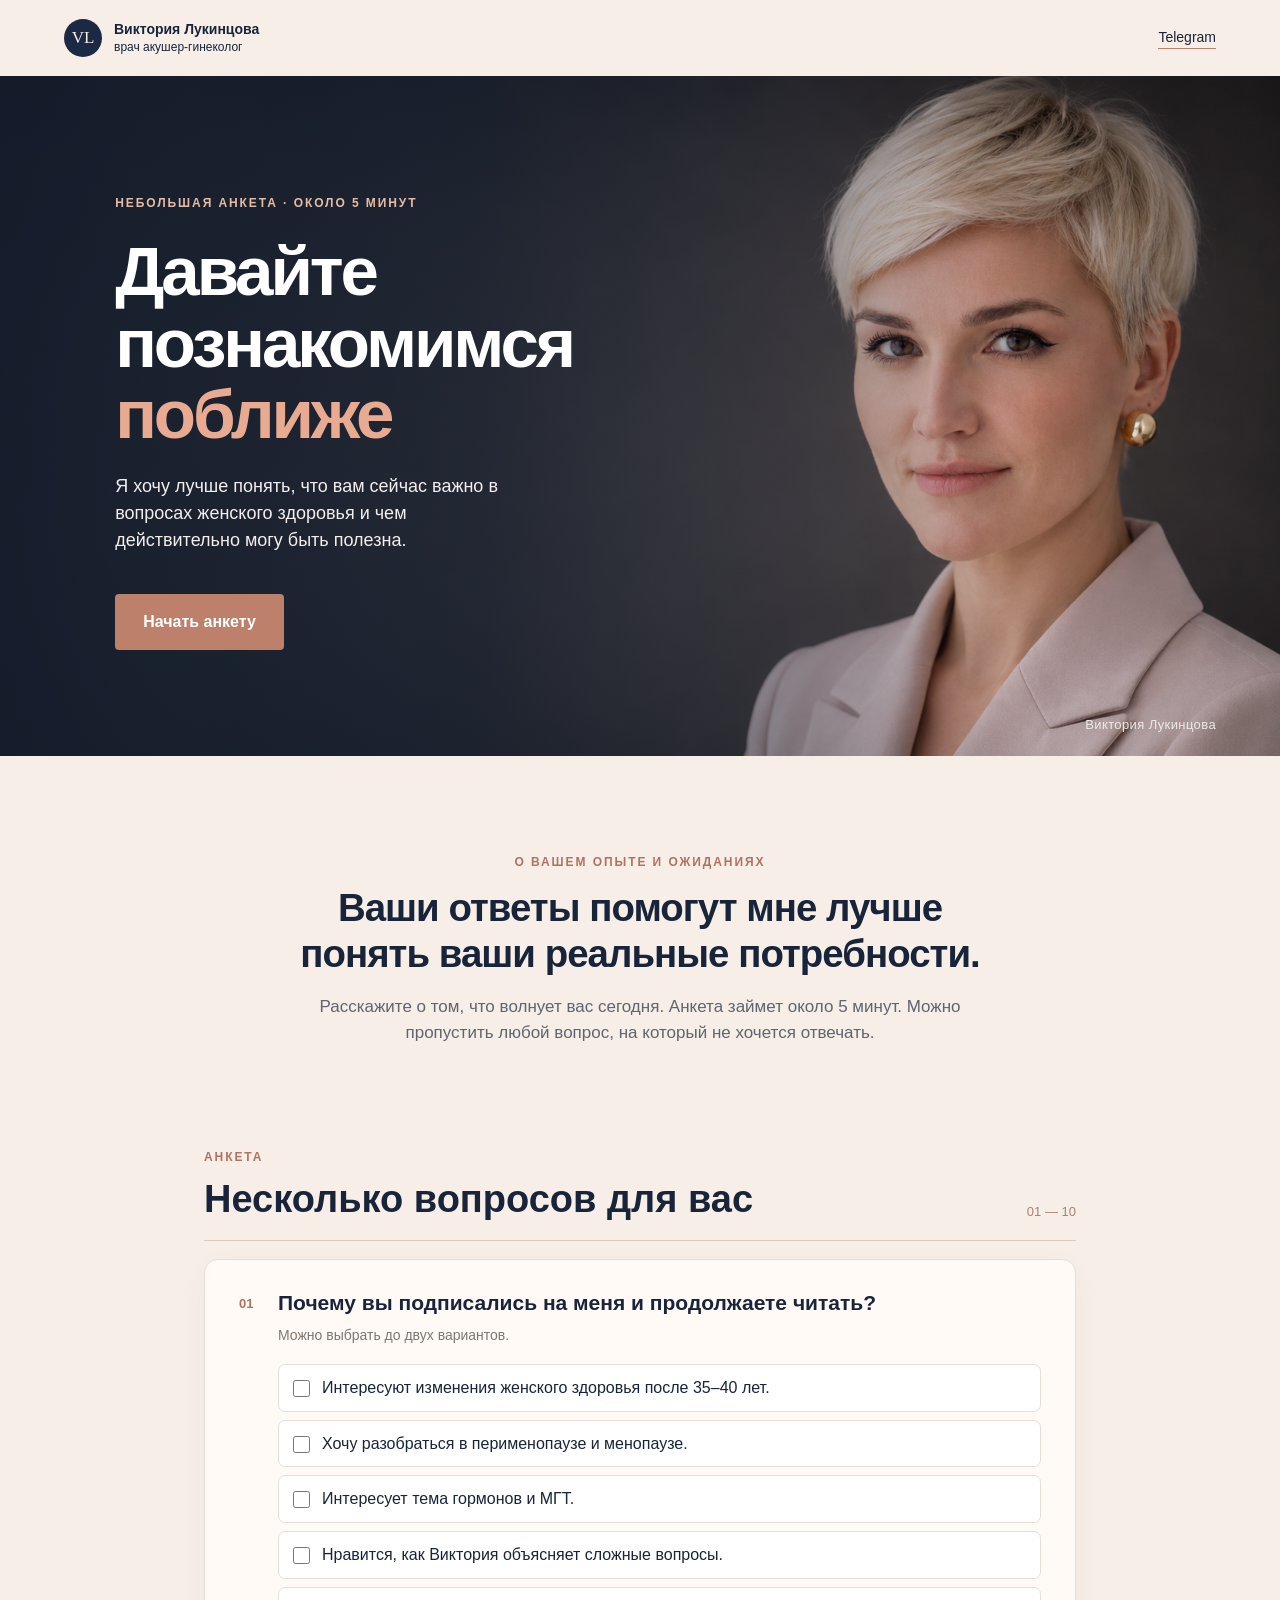
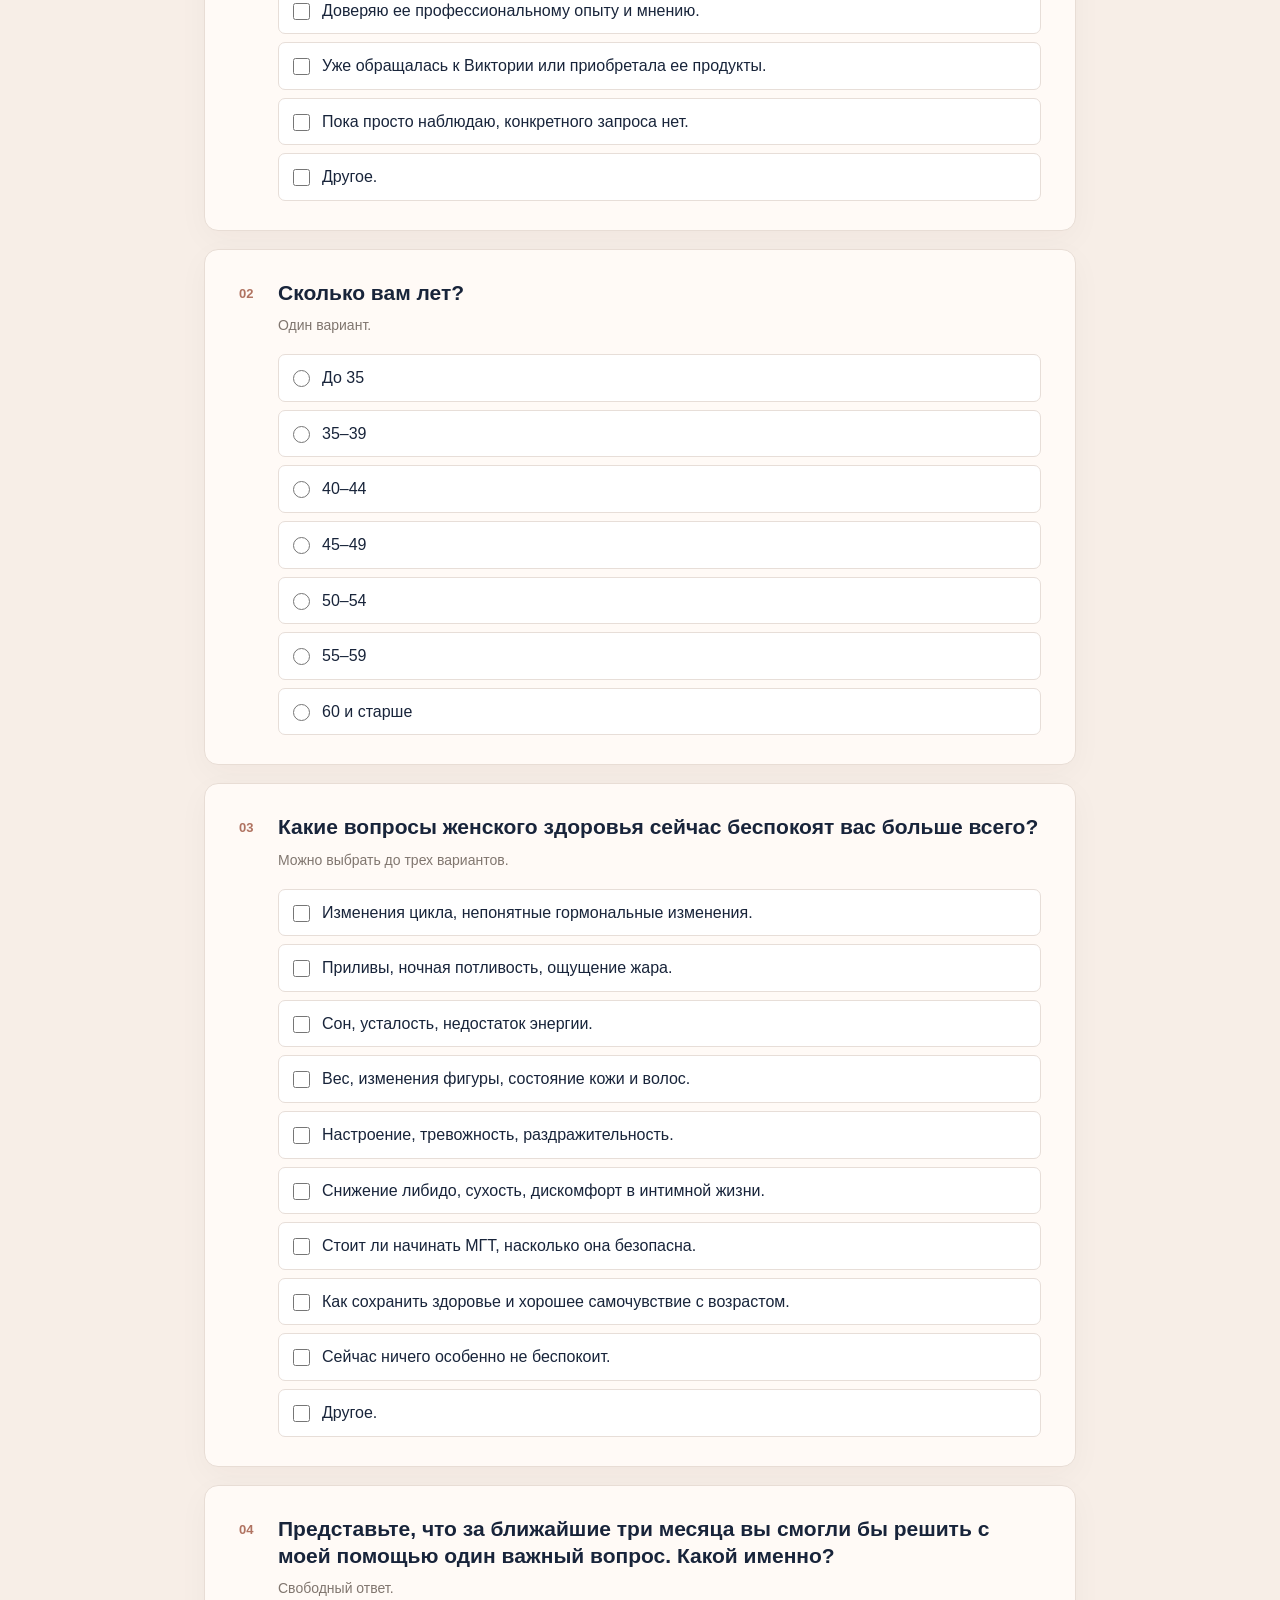
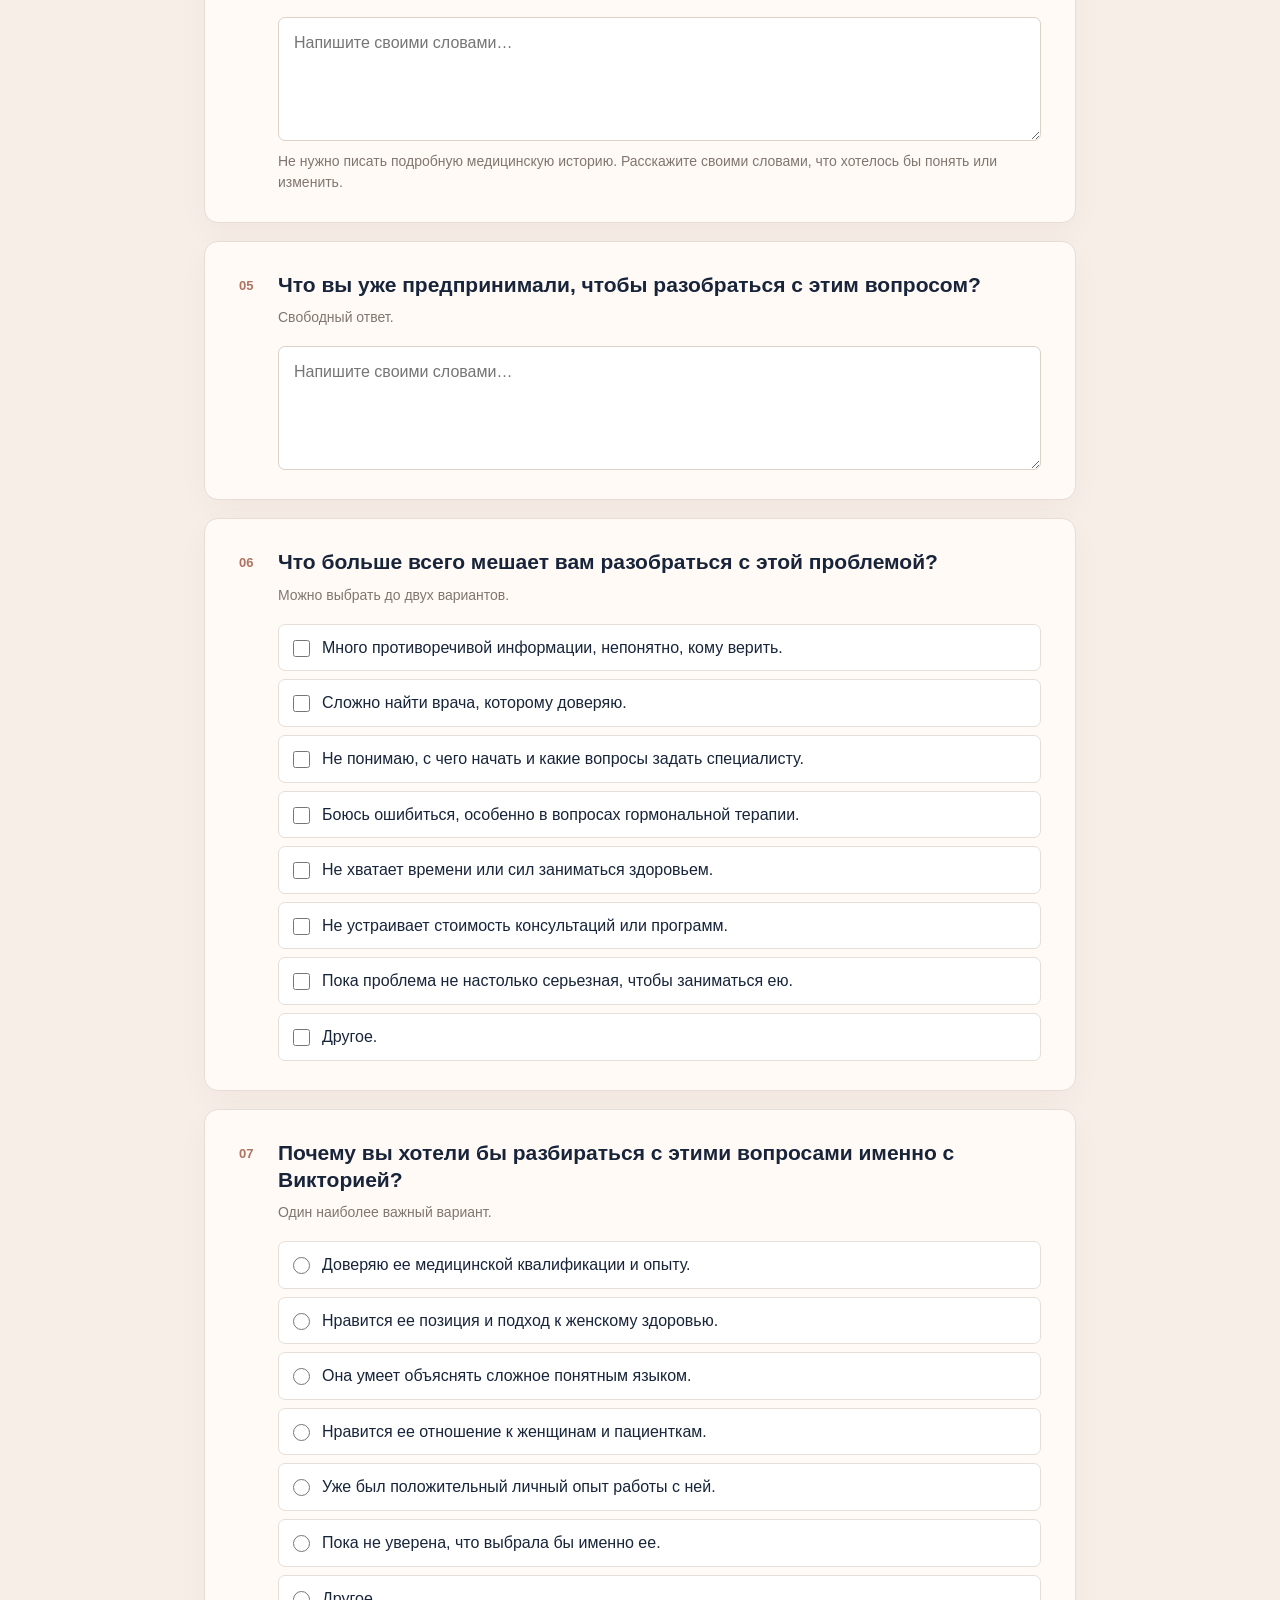
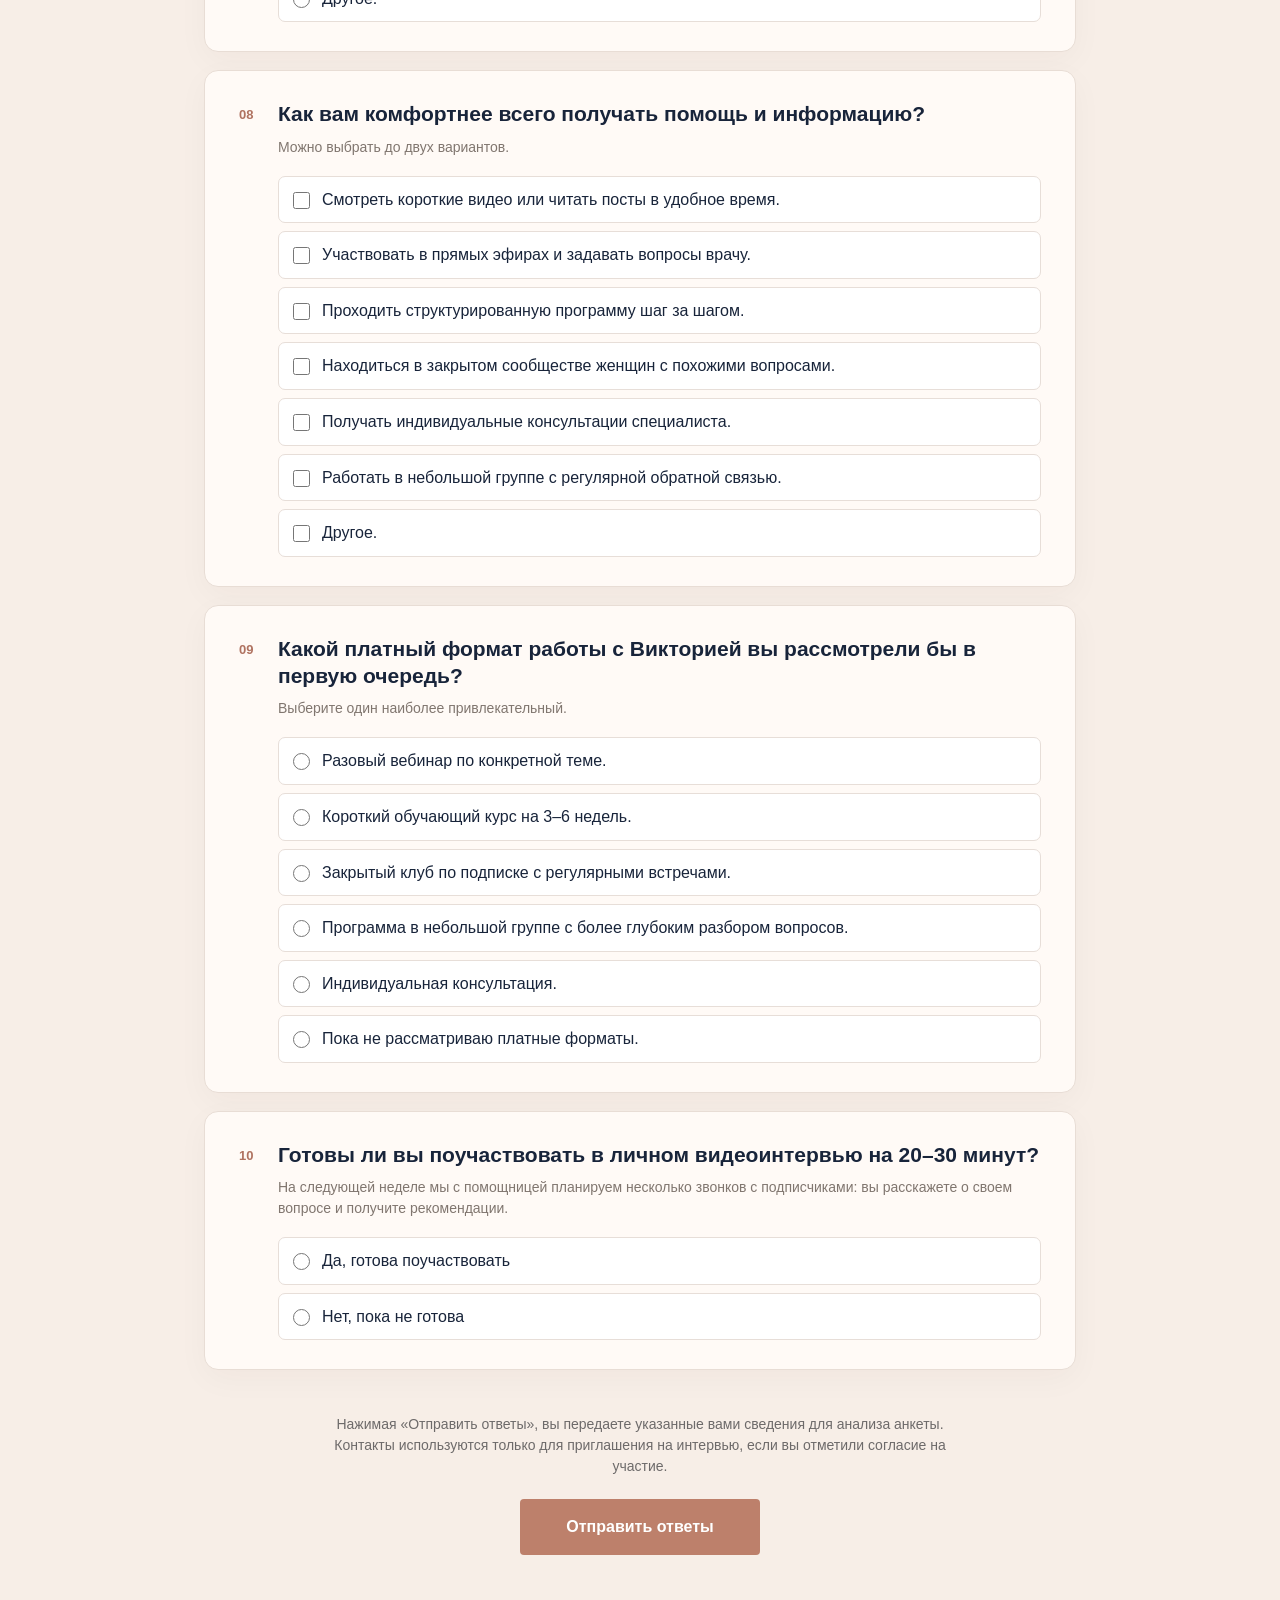
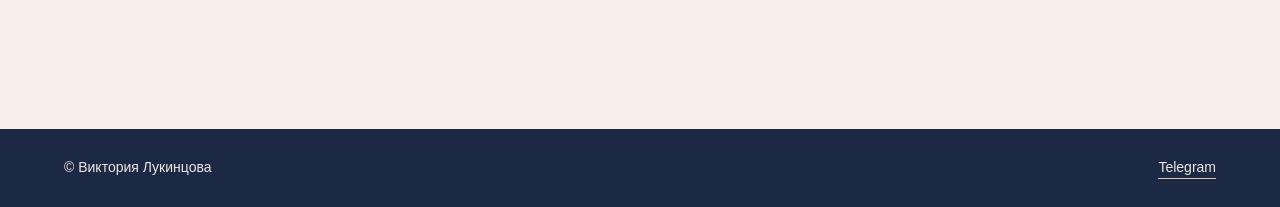
==== index.html @ a8790559 "Show guide download on thank-you page" ====
<!doctype html>
<html lang="ru">
<head>
  <meta charset="utf-8">
  <meta name="viewport" content="width=device-width,initial-scale=1">
  <meta name="theme-color" content="#f5ebe3">
  <meta name="description" content="Небольшая анкета о женском здоровье от врача акушера-гинеколога Виктории Лукинцовой.">
  <title>Давайте познакомимся поближе — Виктория Лукинцова</title>
  <link rel="stylesheet" href="style.css?v=7f356c">
</head>
<body>
  <header class="topbar"><a class="brand" href="#top"><span class="monogram">VL</span><span>Виктория Лукинцова<small>врач акушер-гинеколог</small></span></a><a class="toplink" href="https://t.me/tvoigynecolog" target="_blank" rel="noopener">Telegram</a></header>
  <main id="top">
    <section class="hero" aria-labelledby="hero-title">
      <div class="hero-photo" aria-hidden="true"></div><div class="hero-shade" aria-hidden="true"></div>
      <div class="hero-content"><p class="eyebrow">Небольшая анкета · около 5 минут</p><h1 id="hero-title">Давайте<br>познакомимся<br><em>поближе</em></h1><p>Я хочу лучше понять, что вам сейчас важно в вопросах женского здоровья и чем действительно могу быть полезна.</p><a class="primary hero-cta" href="#survey">Начать анкету</a></div>
      <div class="hero-signature">Виктория Лукинцова</div>
    </section>
    <section class="intro"><p class="kicker">О вашем опыте и ожиданиях</p><h2>Ваши ответы помогут мне лучше понять ваши реальные потребности.</h2><p>Расскажите о том, что волнует вас сегодня. Анкета займет около 5 минут. Можно пропустить любой вопрос, на который не хочется отвечать.</p></section>
    <section class="survey-shell" id="survey" aria-labelledby="survey-title"><div class="survey-top"><div><p class="kicker">Анкета</p><h2 id="survey-title">Несколько вопросов для вас</h2></div><span>01 — 10</span></div>
      <form id="survey-form" novalidate><div id="questions"></div><div class="submit-panel"><p>Нажимая «Отправить ответы», вы передаете указанные вами сведения для анализа анкеты. Контакты используются только для приглашения на интервью, если вы отметили согласие на участие.</p><button class="primary" type="submit" id="submit-button">Отправить ответы</button><div id="form-status" role="status" aria-live="polite"></div></div></form>
      <section id="thank-you" class="thank-you" hidden tabindex="-1"><div class="thank-icon">✓</div><p class="kicker">Спасибо за участие</p><h2>Ваши ответы отправлены</h2><p>Вы помогли мне лучше понять, какие темы и форматы будут вам полезны.</p><div class="gift"><span>Подарок за участие</span><strong>Навигатор женского здоровья 35+</strong><p id="gift-pending">Ссылка на скачивание появится здесь позже. Сохраните страницу, чтобы вернуться к ней.</p><a id="gift-link" class="primary" href="#" download="navigator-zhenskogo-zdorovya-35plus.pdf" hidden>Скачать гайд (PDF)</a></div></section>
    </section>
  </main>
  <footer><span>© Виктория Лукинцова</span><a href="https://t.me/tvoigynecolog" target="_blank" rel="noopener">Telegram</a></footer>
  <iframe name="survey-sink" id="survey-sink" title="Отправка анкеты" hidden></iframe>
  <script src="config.js?v=gift-20261126"></script><script src="script.js"></script>
</body>
</html>
---- style.css ----
:root{font-family:Arial,Helvetica,sans-serif;color:#18243a;background:#f7eee7;font-size:16px;line-height:1.5}*{box-sizing:border-box}html{scroll-behavior:smooth}body{margin:0}button,input,textarea{font:inherit}button,a{touch-action:manipulation}a{color:inherit}button{cursor:pointer}.topbar{height:76px;display:flex;align-items:center;justify-content:space-between;padding:0 clamp(20px,5vw,72px);background:#f7eee7}.brand{text-decoration:none;display:flex;gap:12px;align-items:center;font-size:14px;font-weight:700;line-height:1.1}.brand small{display:block;font-size:12px;font-weight:400;margin-top:4px}.monogram{height:38px;width:38px;border-radius:50%;background:#1b2945;color:#f7eee7;display:grid;place-items:center;font-family:Georgia,serif;font-weight:400;font-size:17px}.toplink{text-decoration:none;border-bottom:1px solid #bd806b;font-size:14px}.hero{min-height:min(680px,83vw);position:relative;overflow:hidden;background:#1c2638;color:white;display:flex;align-items:center}.hero-photo{position:absolute;inset:0;background:url('hero.png') center/cover no-repeat}.hero-shade{position:absolute;inset:0;background:linear-gradient(90deg,rgba(19,28,44,.92) 0%,rgba(19,28,44,.77) 38%,rgba(19,28,44,.1) 78%)}.hero-content{position:relative;z-index:1;width:min(620px,70%);padding:80px clamp(24px,9vw,140px)}.eyebrow,.kicker{text-transform:uppercase;letter-spacing:.16em;font-size:12px;font-weight:700}.eyebrow{color:#e7bca6}.hero h1{font-size:clamp(44px,5.4vw,82px);line-height:1.04;letter-spacing:-.045em;margin:24px 0 22px;font-weight:700}.hero h1 em{font-style:normal;color:#e8ab91}.hero-content>p:not(.eyebrow){font-size:18px;max-width:450px;color:#f4efed}.primary{border:0;border-radius:4px;background:#bd806b;color:white;padding:16px 28px;text-decoration:none;font-weight:700;display:inline-block;text-align:center;transition:background .2s}.primary:hover,.primary:focus-visible{background:#9e6352}.hero-cta{margin-top:22px}.hero-signature{position:absolute;right:5vw;bottom:22px;font-size:13px;color:#eee9e4;letter-spacing:.03em}.intro{text-align:center;max-width:760px;margin:0 auto;padding:85px 24px 74px}.kicker{color:#b07361}.intro h2{font-size:clamp(27px,3vw,40px);line-height:1.2;letter-spacing:-.025em;margin:14px 0}.intro>p:last-child{color:#5f6470;font-size:17px}.survey-shell{max-width:920px;margin:0 auto 110px;padding:0 24px}.survey-top{display:flex;justify-content:space-between;align-items:end;border-bottom:1px solid #d8c9bd;margin-bottom:12px;padding-bottom:18px}.survey-top h2{font-size:clamp(26px,3vw,38px);margin:8px 0 0;line-height:1.15}.survey-top>span{color:#a78273;font-size:13px}.question{background:#fffaf6;border:1px solid #e8ddd5;border-radius:14px;margin:18px 0;padding:29px 34px;box-shadow:0 9px 32px rgba(64,42,30,.035)}.q-head{display:flex;gap:19px;align-items:start}.q-number{font-size:13px;color:#b07361;font-weight:700;padding-top:5px;min-width:20px}.q-title{font-size:21px;line-height:1.3;margin:0;font-weight:700}.q-hint{font-size:14px;color:#80766f;margin:9px 0 18px 39px}.options{display:grid;gap:8px;margin-left:39px}.option{position:relative;display:flex;align-items:flex-start;gap:12px;padding:12px 14px;border:1px solid #e7ded8;border-radius:7px;background:#fff;cursor:pointer;line-height:1.35}.option:hover{border-color:#bd806b}.option input{accent-color:#ad6d5b;flex:0 0 auto;margin:3px 0 0;width:17px;height:17px}.option:has(input:checked){border-color:#bd806b;background:#fbf2ec}.other-field{margin:10px 0 0 39px}.text-field,.text-area{display:block;width:calc(100% - 39px);margin-left:39px;border:1px solid #ddd0c7;border-radius:7px;background:white;padding:13px 15px;color:#18243a;outline:none}.text-field:focus,.text-area:focus{border-color:#b07361;box-shadow:0 0 0 3px #b0736122}.text-area{min-height:110px;resize:vertical}.field-note{font-size:14px;color:#81766f;margin:10px 0 0 39px}.contact-fields{margin:18px 0 0 39px;display:grid;grid-template-columns:repeat(2,minmax(0,1fr));gap:14px}.contact-fields label{font-size:14px;font-weight:700}.contact-fields input{margin:6px 0 0;width:100%}.submit-panel{padding:26px 10px;text-align:center}.submit-panel p{max-width:660px;margin:0 auto 22px;color:#6d6a6a;font-size:14px}.submit-panel button{min-width:240px}#form-status{min-height:24px;margin-top:14px;color:#9b4f43;font-size:14px}.thank-you{text-align:center;background:#fffaf6;padding:70px 24px;border-radius:14px}.thank-icon{margin:auto;background:#d7b9a8;color:#fff;border-radius:50%;width:44px;height:44px;display:grid;place-items:center;font-size:24px}.thank-you h2{font-size:36px;margin:12px 0}.thank-you>p{color:#64636b}.gift{max-width:440px;margin:35px auto 0;padding:28px;background:#f7eee7;border:1px solid #e4d4c9;border-radius:8px}.gift span{font-size:12px;letter-spacing:.12em;text-transform:uppercase;color:#b07361}.gift strong{display:block;font-size:23px;margin:8px 0}.gift p{color:#6b6670;font-size:14px}.gift .primary{margin-top:8px}footer{background:#1b2945;color:#eee7e1;display:flex;justify-content:space-between;padding:28px clamp(20px,5vw,72px);font-size:14px}footer a{text-decoration:none;border-bottom:1px solid #e7bca6}@media(max-width:700px){.topbar{height:65px}.hero{min-height:690px;align-items:flex-end}.hero-photo{background-position:62% center}.hero-shade{background:linear-gradient(0deg,rgba(19,28,44,.96) 0%,rgba(19,28,44,.62) 55%,rgba(19,28,44,.08) 100%)}.hero-content{width:100%;padding:270px 24px 42px}.hero h1{font-size:49px}.hero-content>p:not(.eyebrow){font-size:16px}.hero-signature{top:18px;bottom:auto}.intro{padding:60px 24px}.question{padding:22px 18px}.q-head{gap:10px}.q-title{font-size:18px}.q-hint,.options,.other-field,.field-note{margin-left:30px}.text-field,.text-area{margin-left:30px;width:calc(100% - 30px)}.contact-fields{margin-left:30px;grid-template-columns:1fr}.survey-shell{padding:0 14px;margin-bottom:60px}.survey-top{padding:0 10px 18px}.survey-top>span{display:none}}

[hidden]{display:none!important}.contact-fields .text-field{margin-left:0;width:100%}
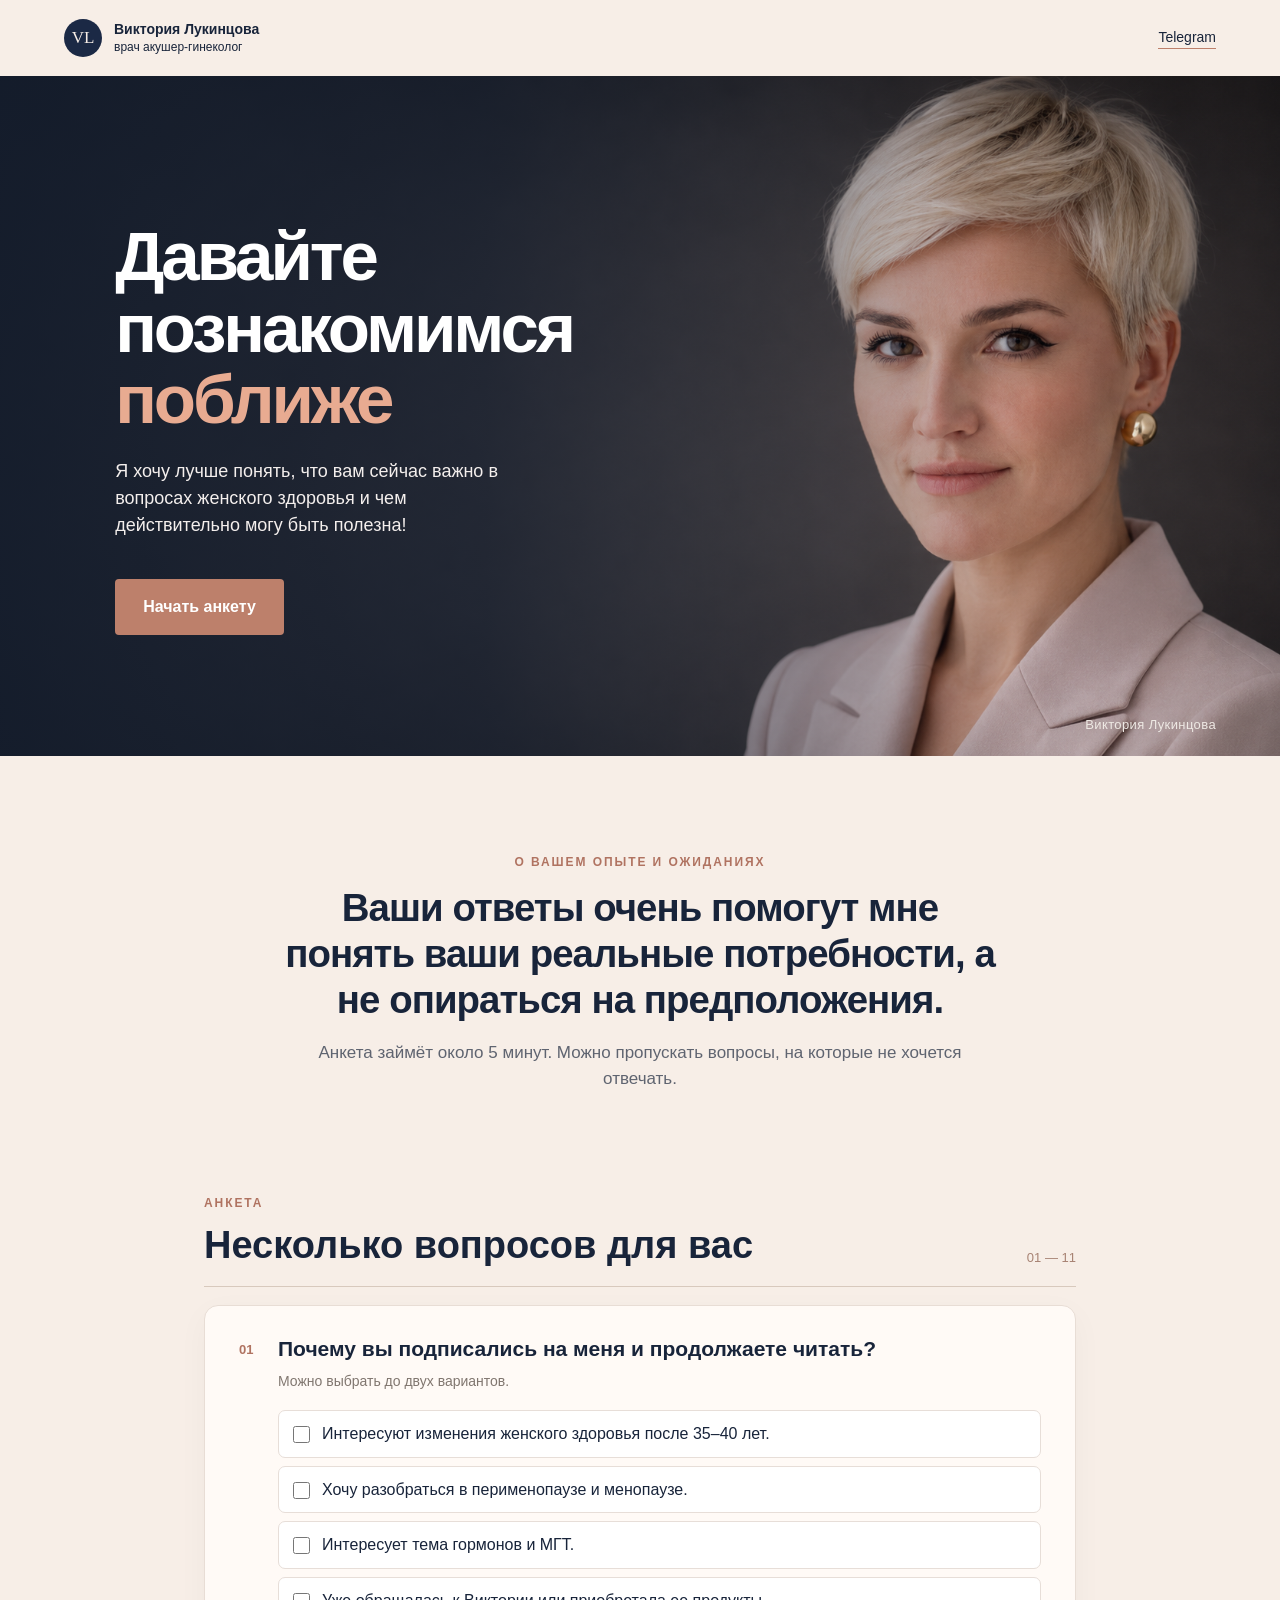
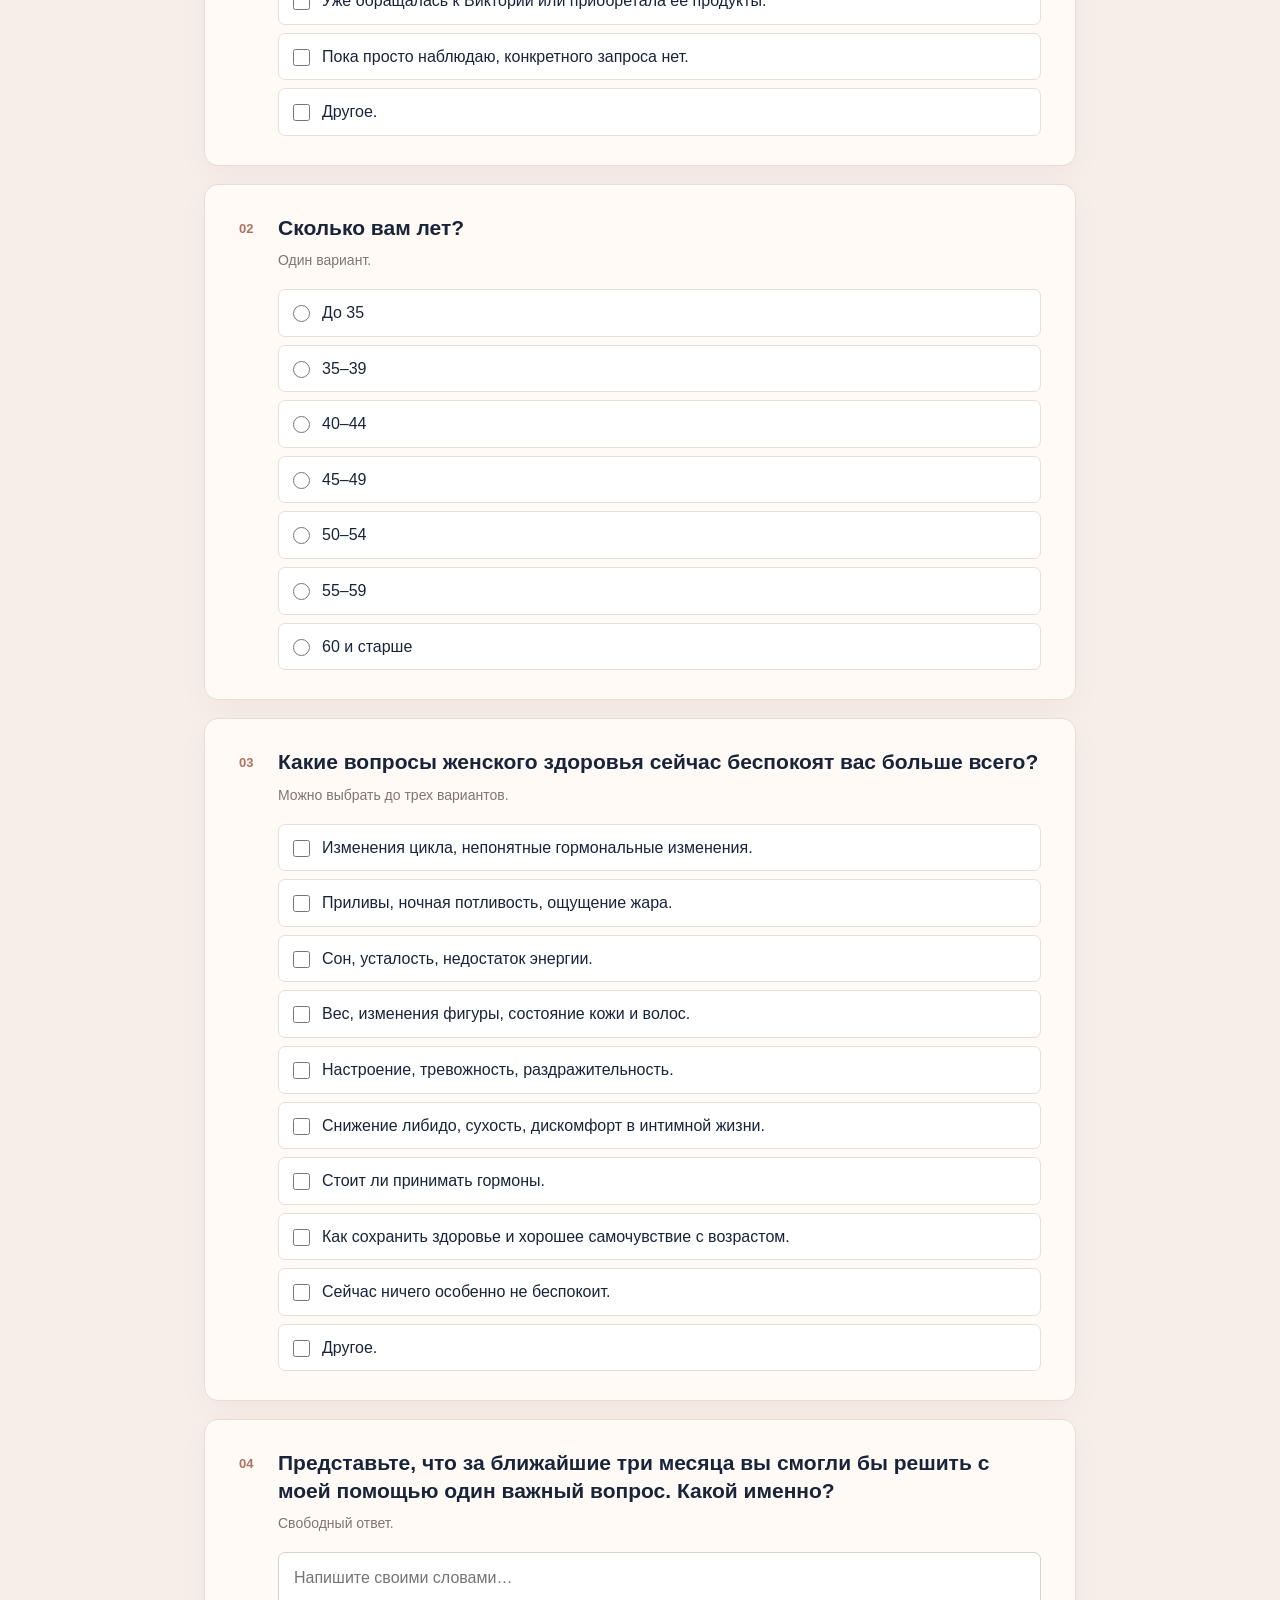
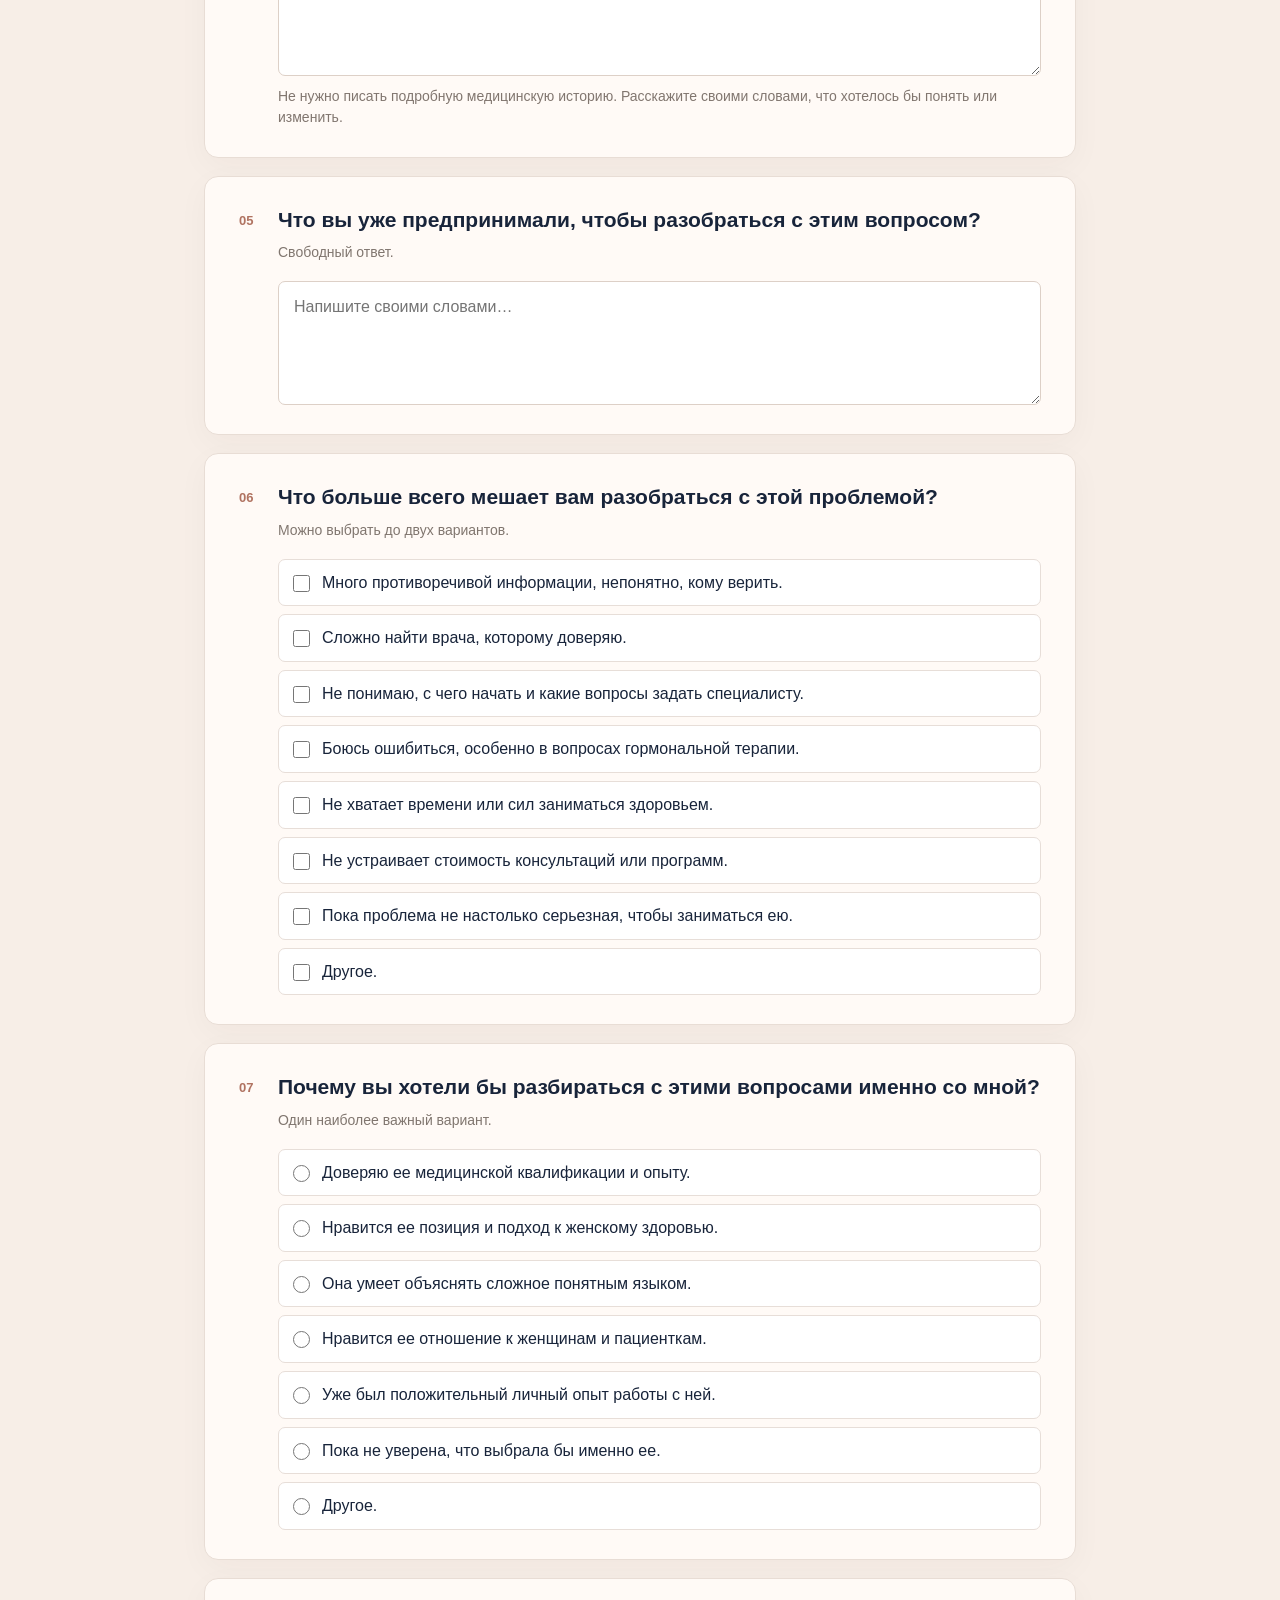
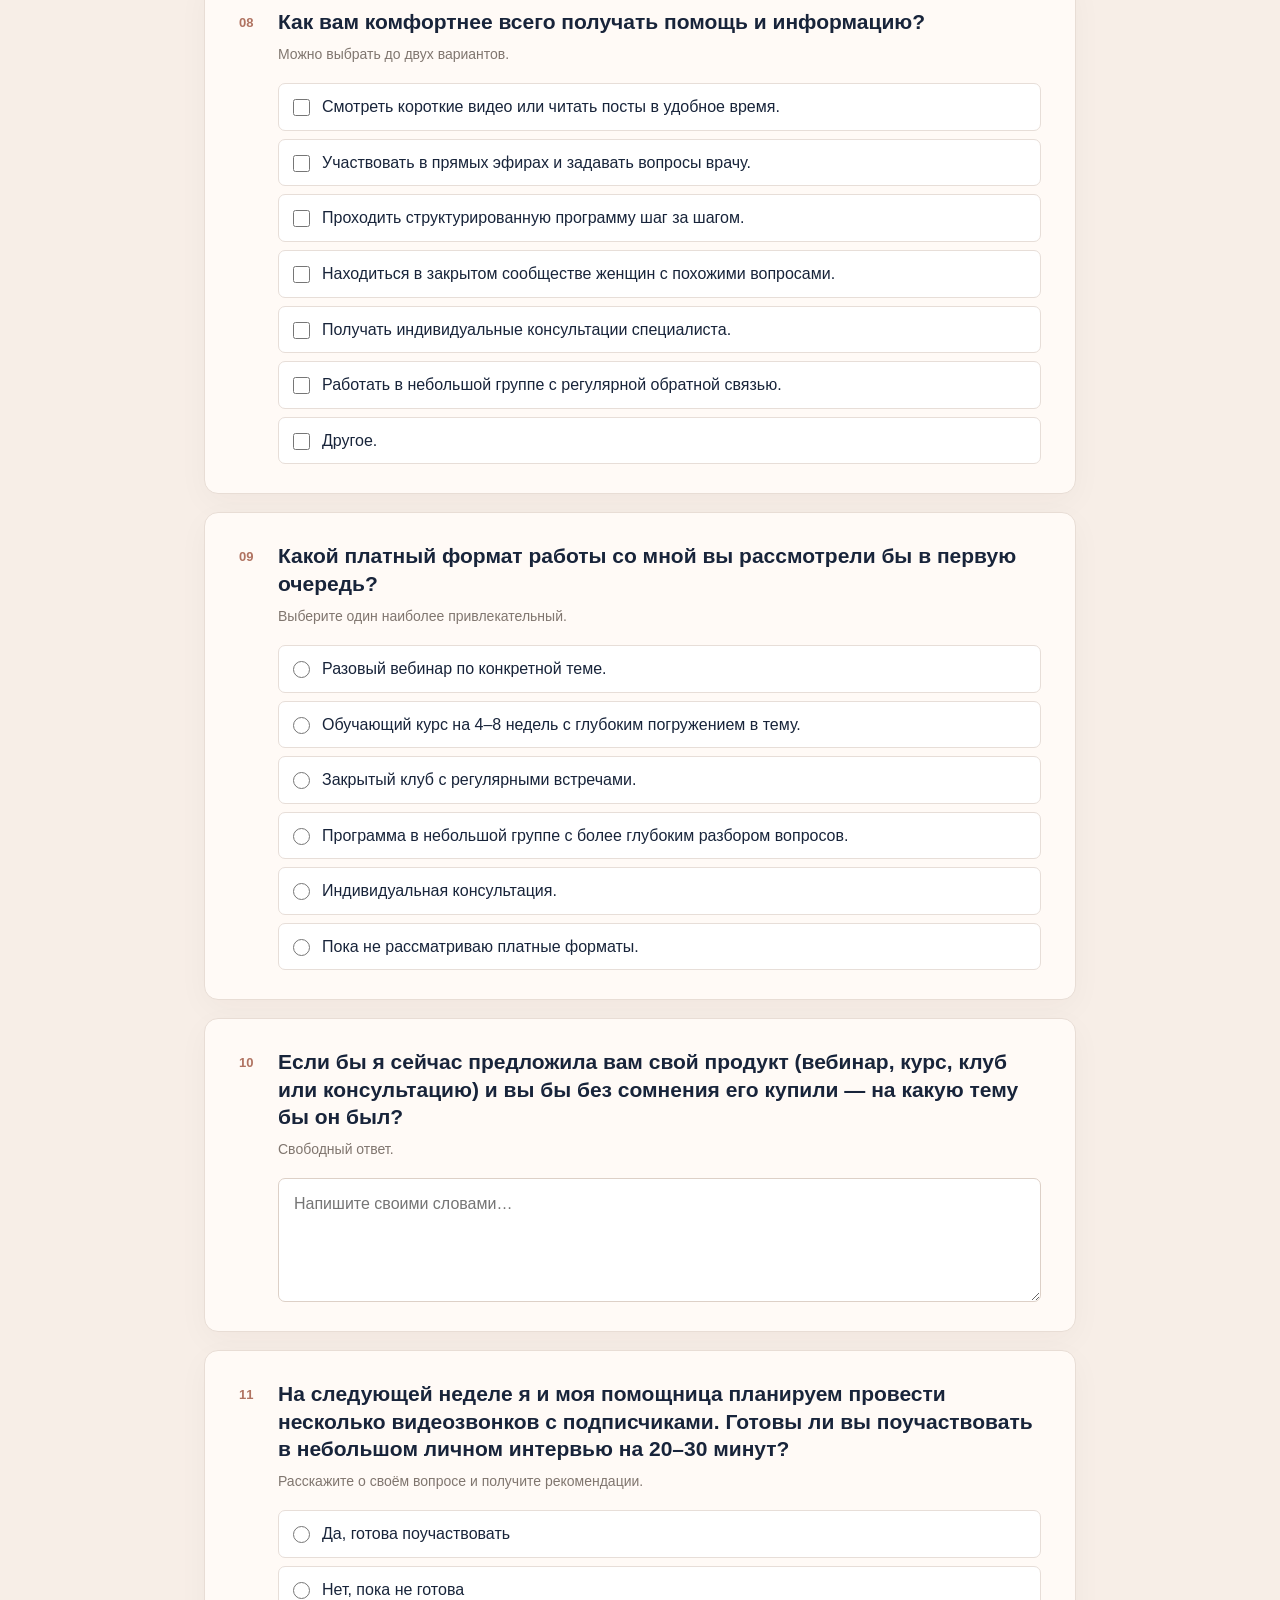
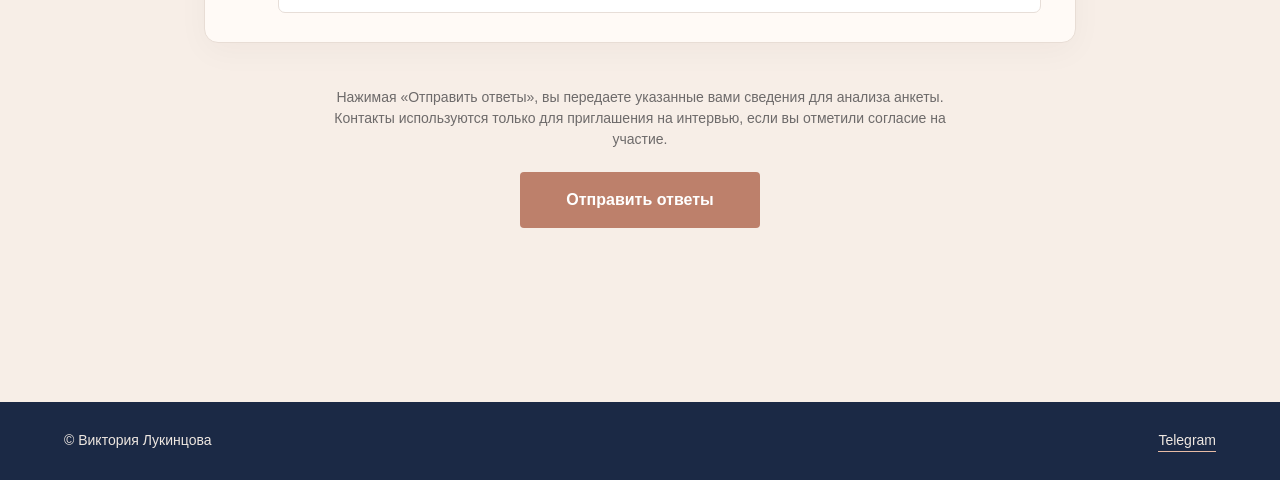
==== commit 2e5c2375: "Update survey introduction and count" ====
--- a/index.html
+++ b/index.html
@@ -4,26 +4,26 @@
   <meta charset="utf-8">
   <meta name="viewport" content="width=device-width,initial-scale=1">
   <meta name="theme-color" content="#f5ebe3">
-  <meta name="description" content="Небольшая анкета о женском здоровье от врача акушера-гинеколога Виктории Лукинцовой.">
+  <meta name="description" content="Анкета о женском здоровье от врача акушера-гинеколога Виктории Лукинцовой.">
   <title>Давайте познакомимся поближе — Виктория Лукинцова</title>
-  <link rel="stylesheet" href="style.css?v=7f356c">
+  <link rel="stylesheet" href="style.css?v=survey-20261126-3">
 </head>
 <body>
   <header class="topbar"><a class="brand" href="#top"><span class="monogram">VL</span><span>Виктория Лукинцова<small>врач акушер-гинеколог</small></span></a><a class="toplink" href="https://t.me/tvoigynecolog" target="_blank" rel="noopener">Telegram</a></header>
   <main id="top">
     <section class="hero" aria-labelledby="hero-title">
       <div class="hero-photo" aria-hidden="true"></div><div class="hero-shade" aria-hidden="true"></div>
-      <div class="hero-content"><p class="eyebrow">Небольшая анкета · около 5 минут</p><h1 id="hero-title">Давайте<br>познакомимся<br><em>поближе</em></h1><p>Я хочу лучше понять, что вам сейчас важно в вопросах женского здоровья и чем действительно могу быть полезна.</p><a class="primary hero-cta" href="#survey">Начать анкету</a></div>
+      <div class="hero-content"><h1 id="hero-title">Давайте<br>познакомимся<br><em>поближе</em></h1><p>Я хочу лучше понять, что вам сейчас важно в вопросах женского здоровья и чем действительно могу быть полезна!</p><a class="primary hero-cta" href="#survey">Начать анкету</a></div>
       <div class="hero-signature">Виктория Лукинцова</div>
     </section>
-    <section class="intro"><p class="kicker">О вашем опыте и ожиданиях</p><h2>Ваши ответы помогут мне лучше понять ваши реальные потребности.</h2><p>Расскажите о том, что волнует вас сегодня. Анкета займет около 5 минут. Можно пропустить любой вопрос, на который не хочется отвечать.</p></section>
-    <section class="survey-shell" id="survey" aria-labelledby="survey-title"><div class="survey-top"><div><p class="kicker">Анкета</p><h2 id="survey-title">Несколько вопросов для вас</h2></div><span>01 — 10</span></div>
+    <section class="intro"><p class="kicker">О вашем опыте и ожиданиях</p><h2>Ваши ответы очень помогут мне понять ваши реальные потребности, а не опираться на предположения.</h2><p>Анкета займёт около 5 минут. Можно пропускать вопросы, на которые не хочется отвечать.</p></section>
+    <section class="survey-shell" id="survey" aria-labelledby="survey-title"><div class="survey-top"><div><p class="kicker">Анкета</p><h2 id="survey-title">Несколько вопросов для вас</h2></div><span>01 — 11</span></div>
       <form id="survey-form" novalidate><div id="questions"></div><div class="submit-panel"><p>Нажимая «Отправить ответы», вы передаете указанные вами сведения для анализа анкеты. Контакты используются только для приглашения на интервью, если вы отметили согласие на участие.</p><button class="primary" type="submit" id="submit-button">Отправить ответы</button><div id="form-status" role="status" aria-live="polite"></div></div></form>
       <section id="thank-you" class="thank-you" hidden tabindex="-1"><div class="thank-icon">✓</div><p class="kicker">Спасибо за участие</p><h2>Ваши ответы отправлены</h2><p>Вы помогли мне лучше понять, какие темы и форматы будут вам полезны.</p><div class="gift"><span>Подарок за участие</span><strong>Навигатор женского здоровья 35+</strong><p id="gift-pending">Ссылка на скачивание появится здесь позже. Сохраните страницу, чтобы вернуться к ней.</p><a id="gift-link" class="primary" href="#" download="navigator-zhenskogo-zdorovya-35plus.pdf" hidden>Скачать гайд (PDF)</a></div></section>
     </section>
   </main>
   <footer><span>© Виктория Лукинцова</span><a href="https://t.me/tvoigynecolog" target="_blank" rel="noopener">Telegram</a></footer>
   <iframe name="survey-sink" id="survey-sink" title="Отправка анкеты" hidden></iframe>
-  <script src="config.js?v=gift-20261126"></script><script src="script.js"></script>
+  <script src="config.js?v=survey-20261126-3"></script><script src="script.js?v=survey-20261126-3"></script>
 </body>
 </html>
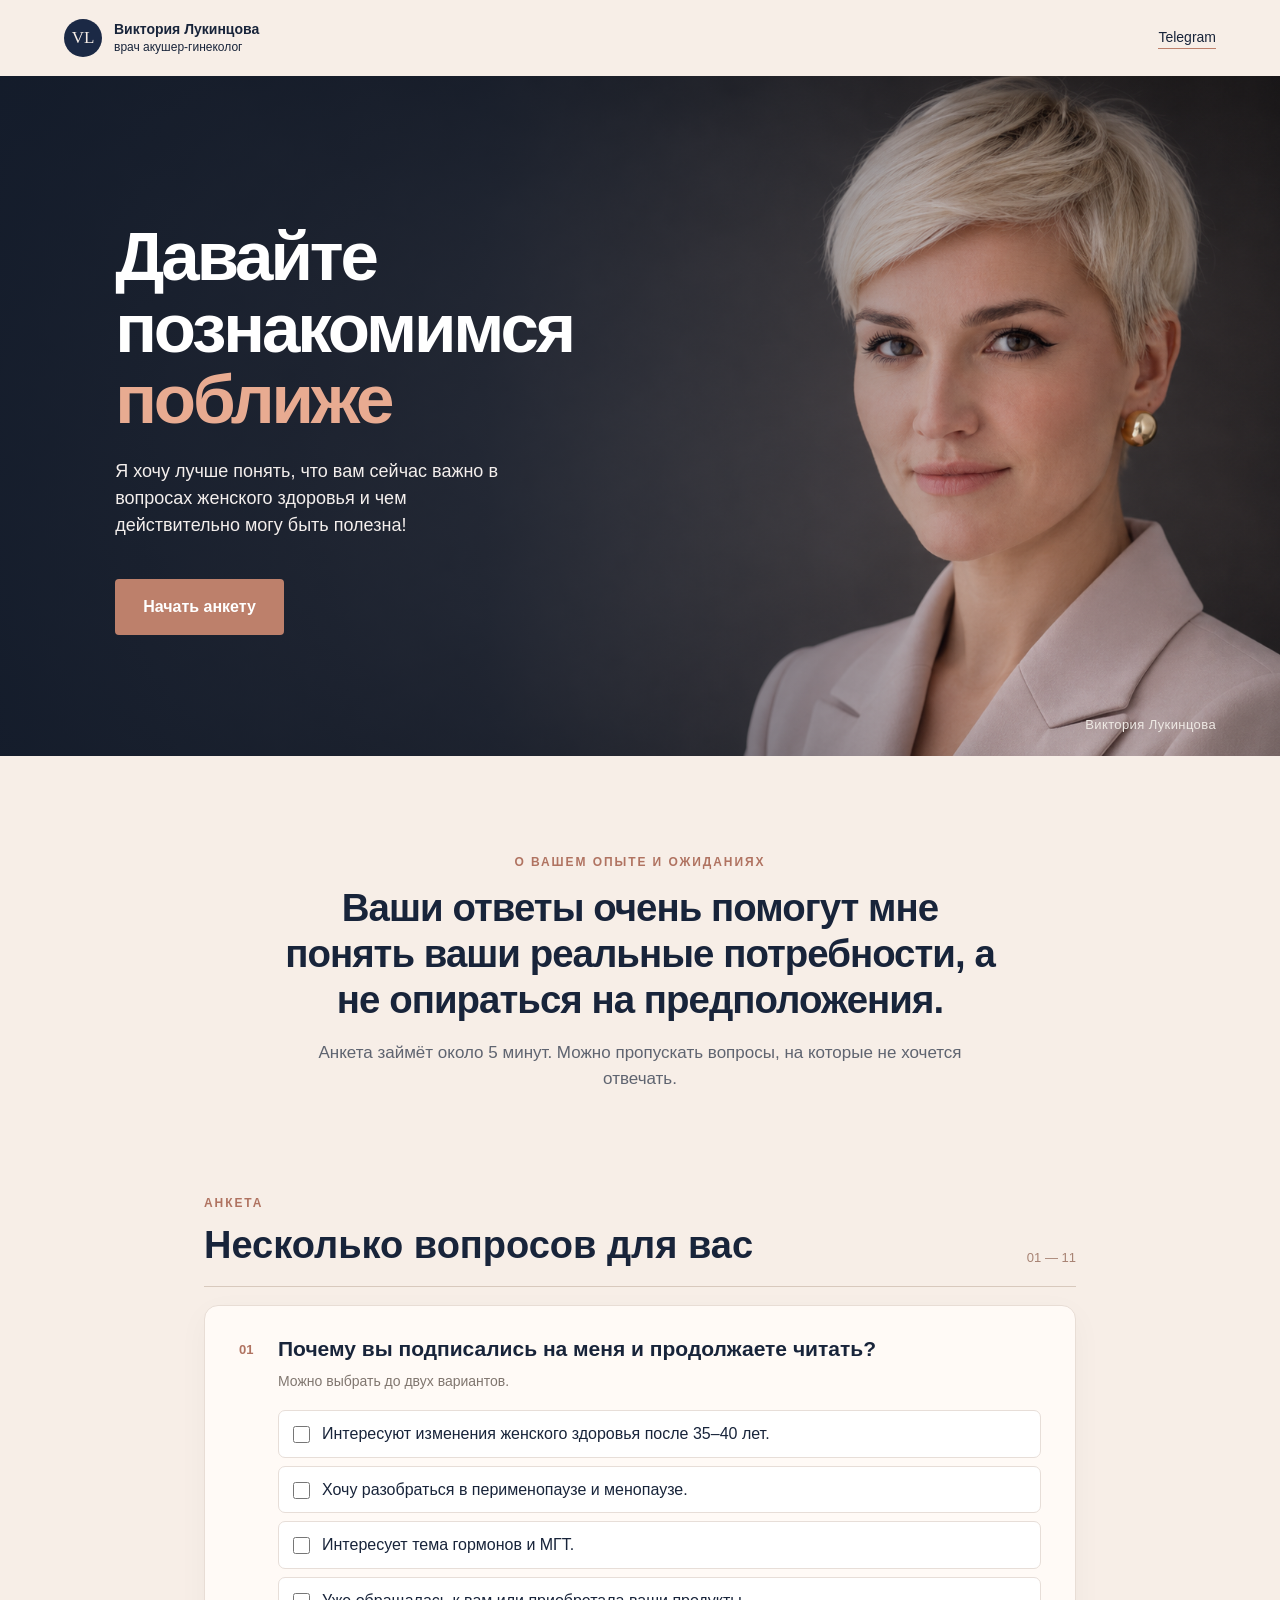
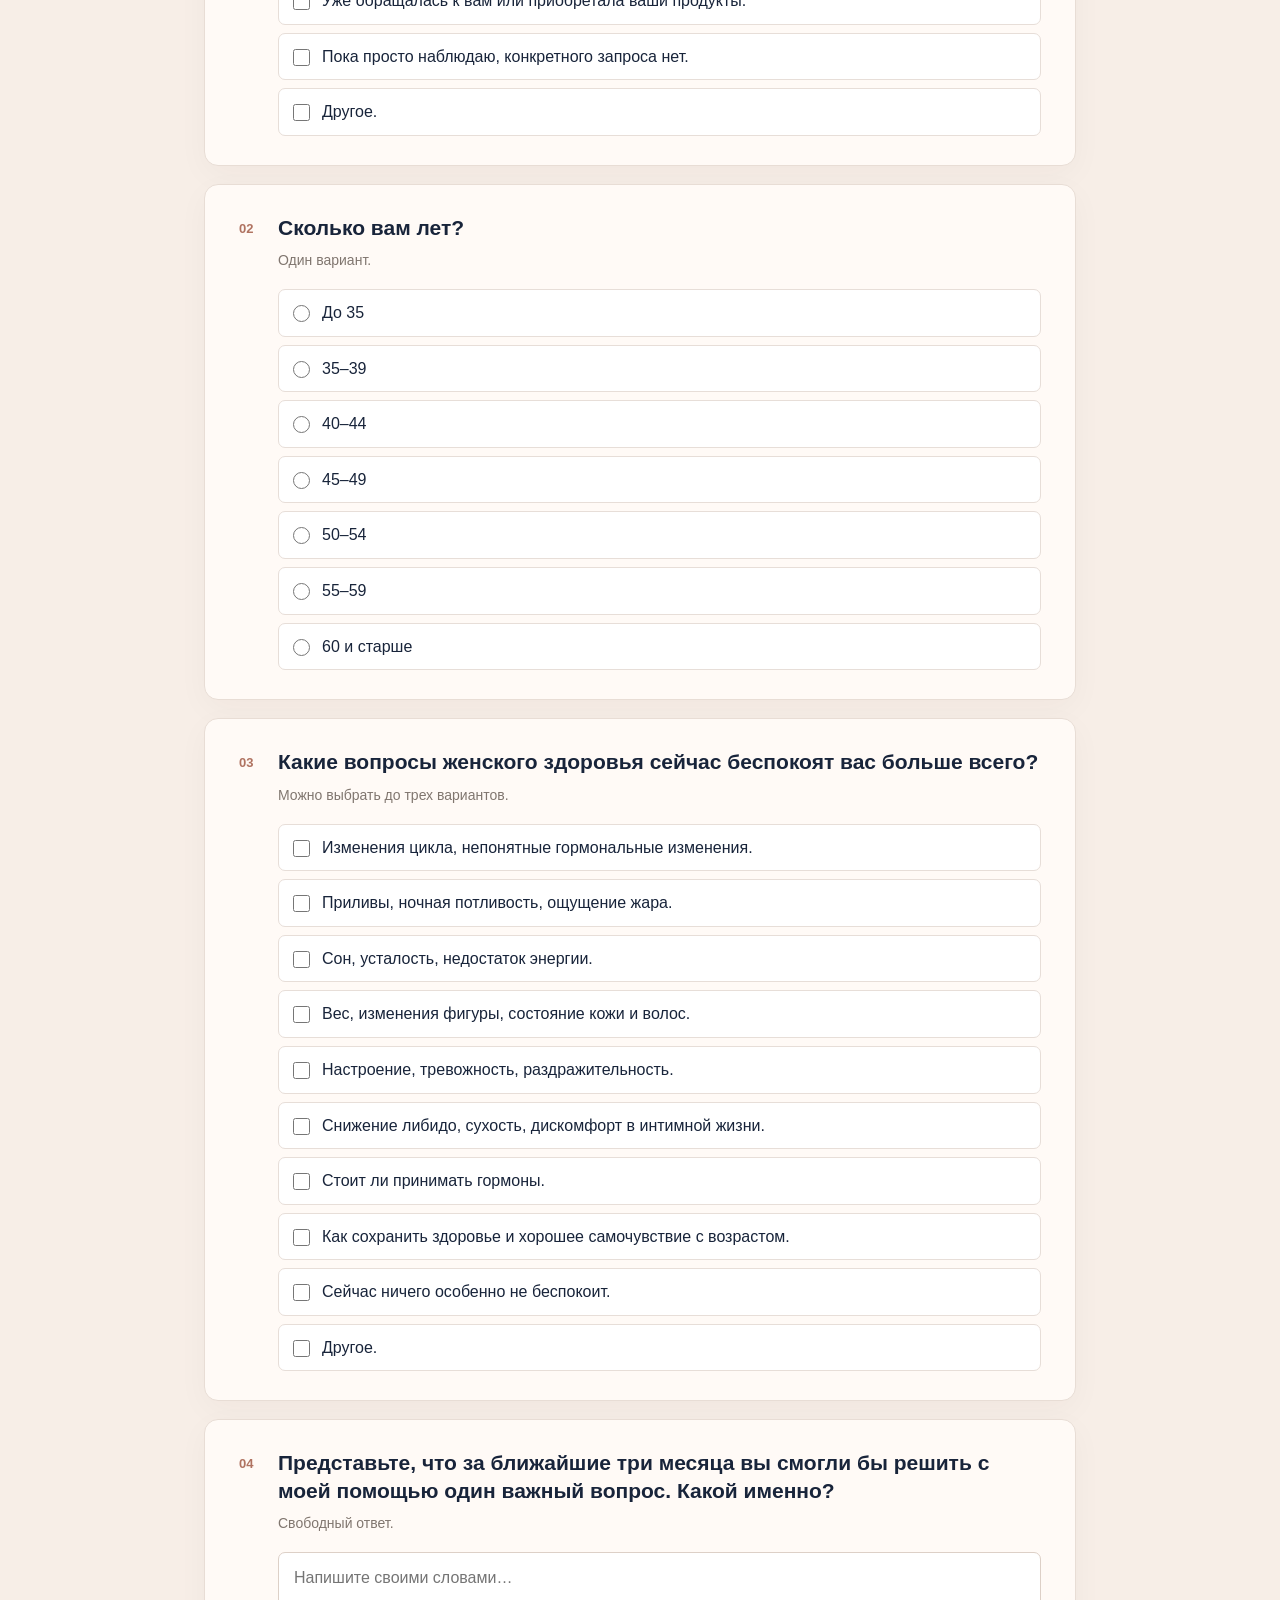
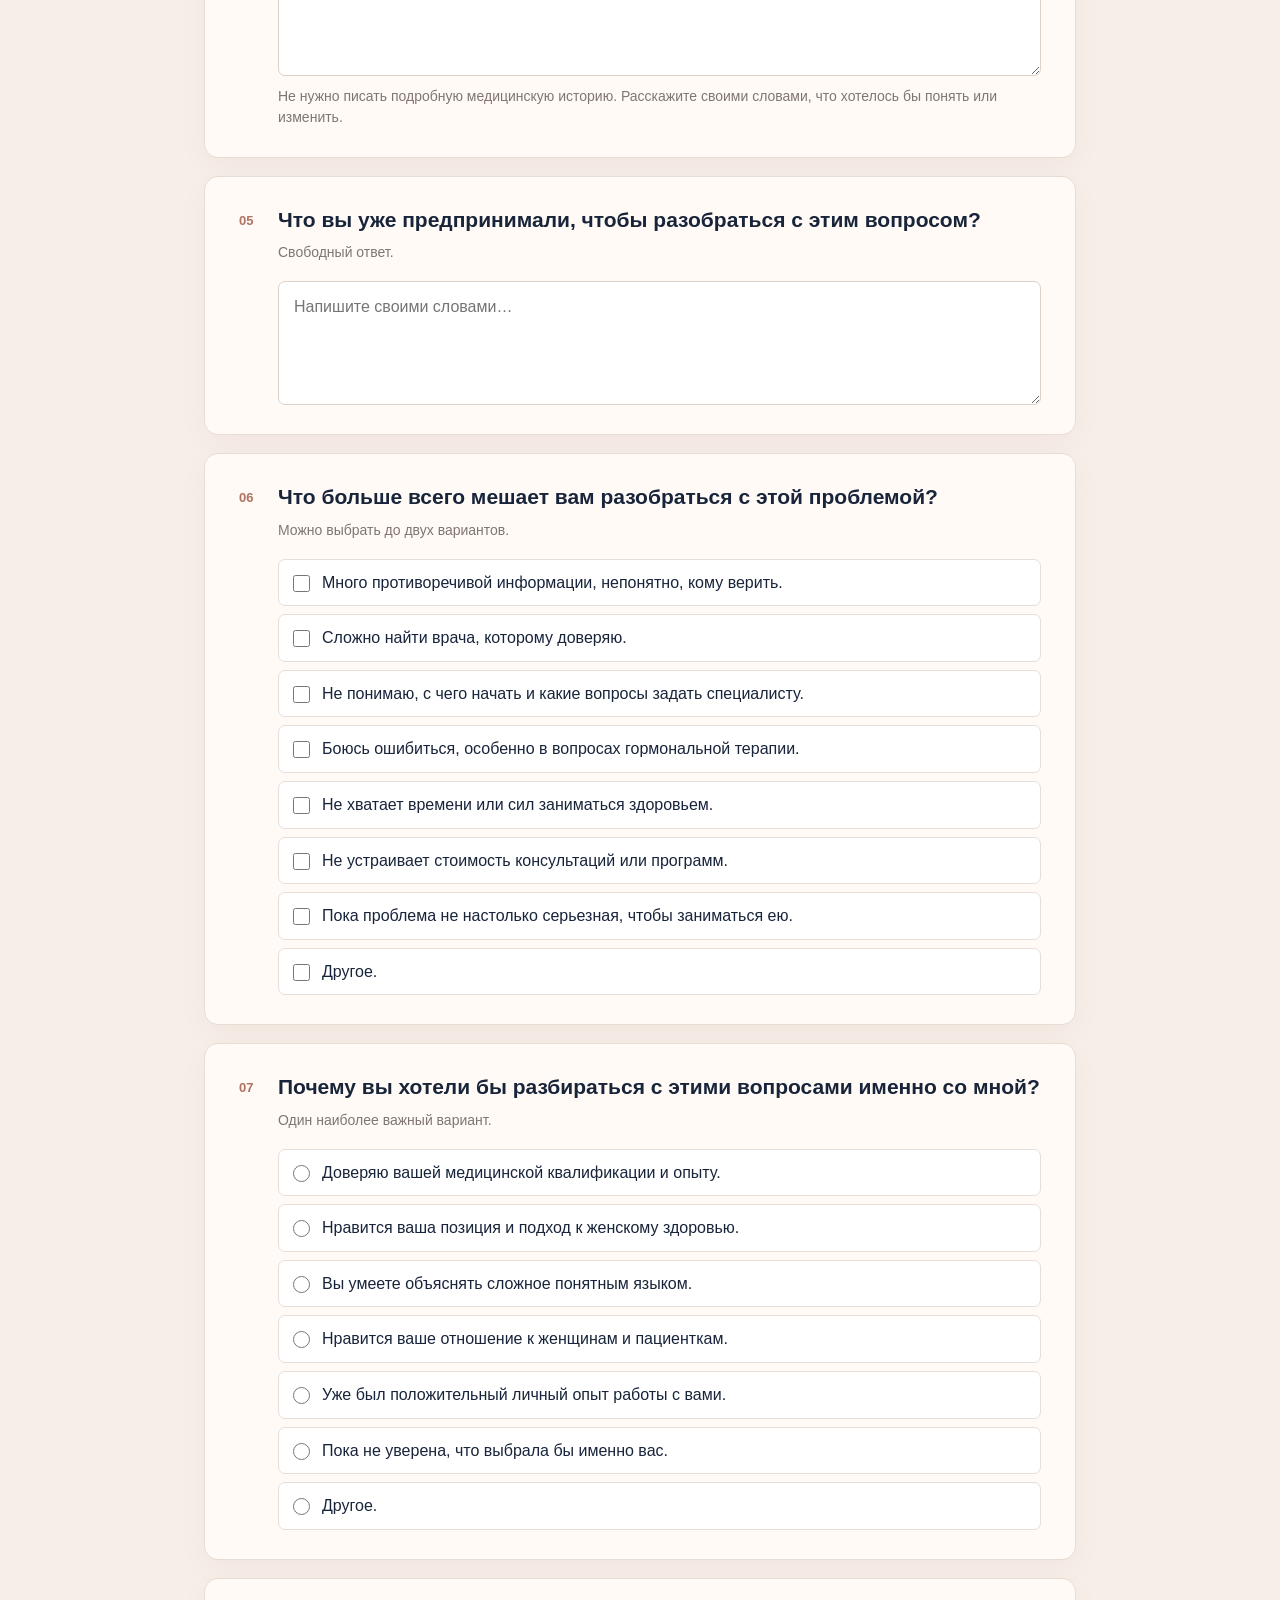
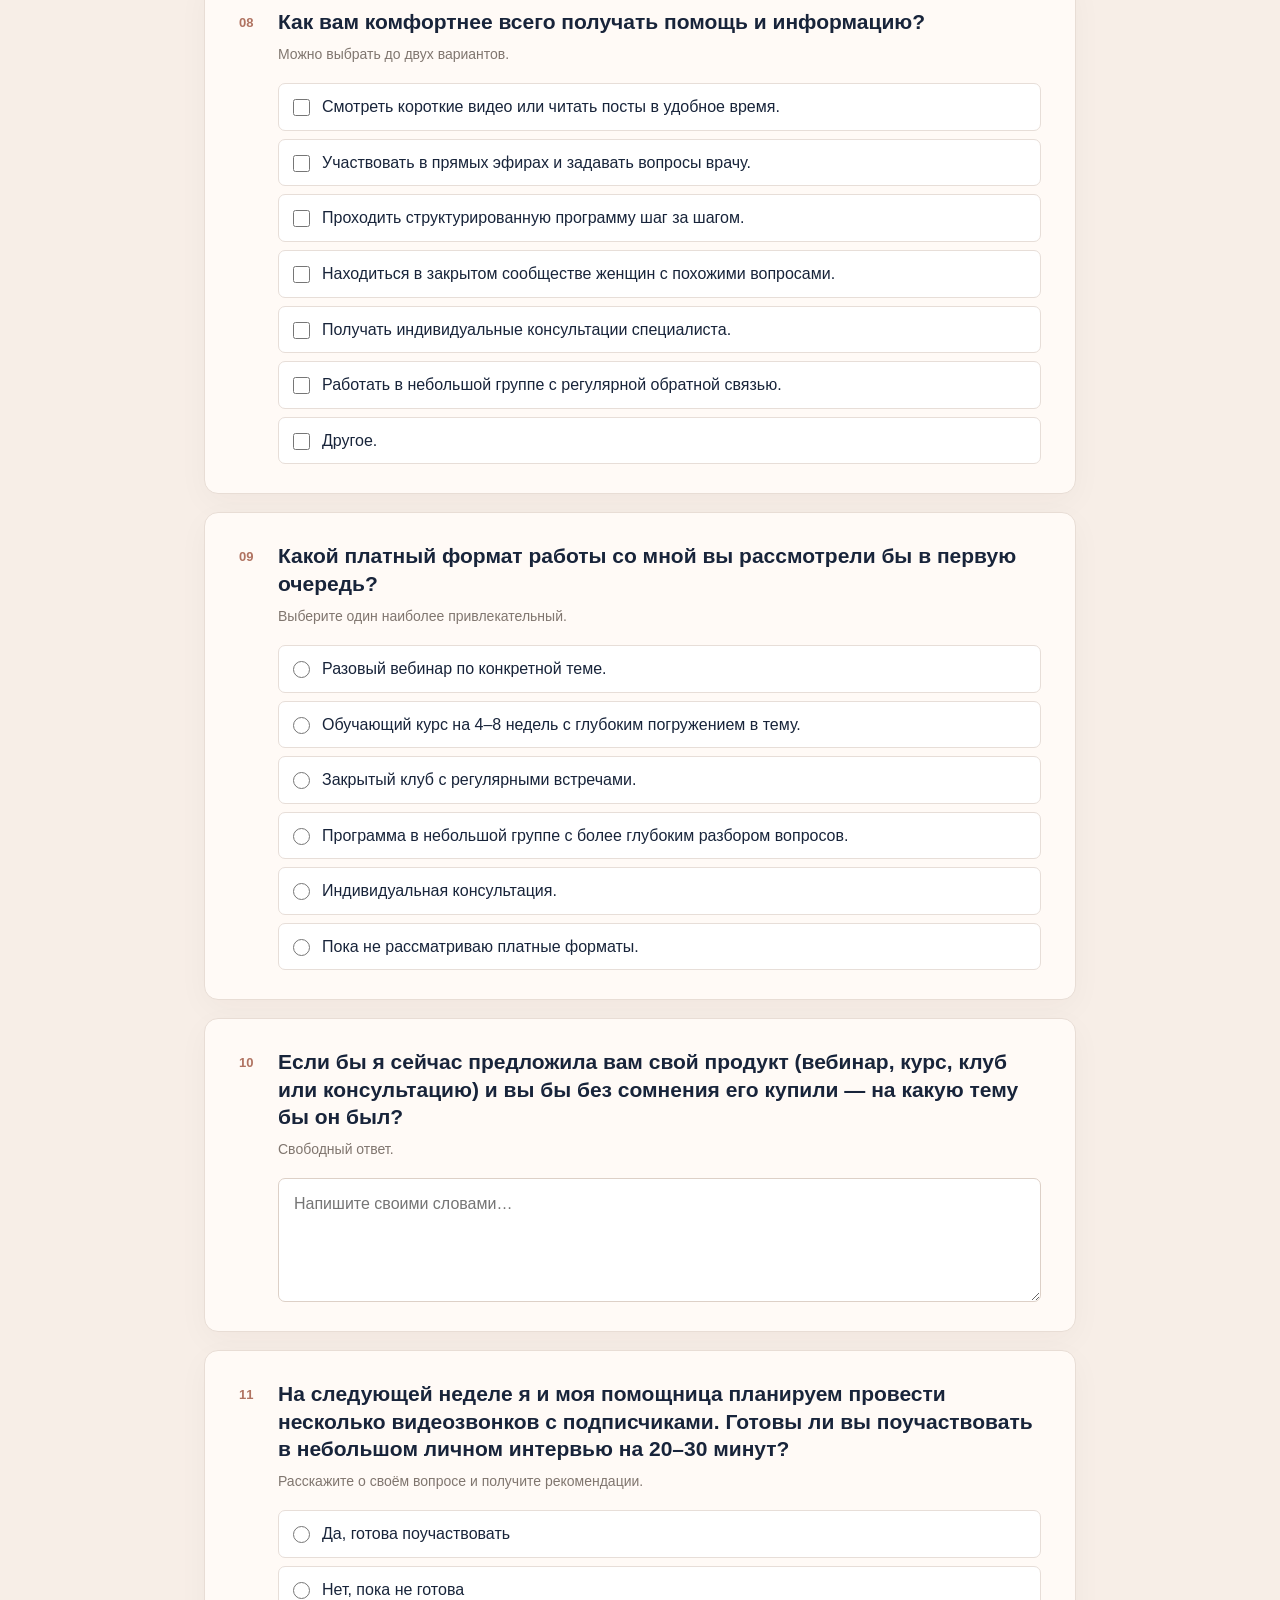
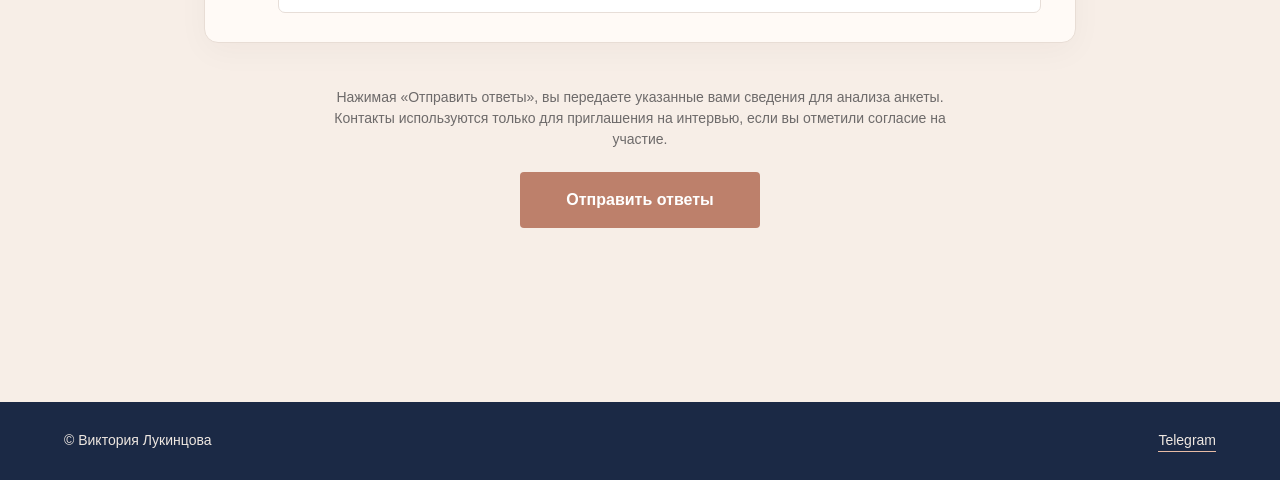
==== commit e09a68b0: "Refresh survey question text" ====
--- a/index.html
+++ b/index.html
@@ -19,11 +19,11 @@
     <section class="intro"><p class="kicker">О вашем опыте и ожиданиях</p><h2>Ваши ответы очень помогут мне понять ваши реальные потребности, а не опираться на предположения.</h2><p>Анкета займёт около 5 минут. Можно пропускать вопросы, на которые не хочется отвечать.</p></section>
     <section class="survey-shell" id="survey" aria-labelledby="survey-title"><div class="survey-top"><div><p class="kicker">Анкета</p><h2 id="survey-title">Несколько вопросов для вас</h2></div><span>01 — 11</span></div>
       <form id="survey-form" novalidate><div id="questions"></div><div class="submit-panel"><p>Нажимая «Отправить ответы», вы передаете указанные вами сведения для анализа анкеты. Контакты используются только для приглашения на интервью, если вы отметили согласие на участие.</p><button class="primary" type="submit" id="submit-button">Отправить ответы</button><div id="form-status" role="status" aria-live="polite"></div></div></form>
-      <section id="thank-you" class="thank-you" hidden tabindex="-1"><div class="thank-icon">✓</div><p class="kicker">Спасибо за участие</p><h2>Ваши ответы отправлены</h2><p>Вы помогли мне лучше понять, какие темы и форматы будут вам полезны.</p><div class="gift"><span>Подарок за участие</span><strong>Навигатор женского здоровья 35+</strong><p id="gift-pending">Ссылка на скачивание появится здесь позже. Сохраните страницу, чтобы вернуться к ней.</p><a id="gift-link" class="primary" href="#" download="navigator-zhenskogo-zdorovya-35plus.pdf" hidden>Скачать гайд (PDF)</a></div></section>
+      <section id="thank-you" class="thank-you" hidden tabindex="-1"><div class="thank-icon">✓</div><p class="kicker">Спасибо за участие</p><h2>Ваши ответы отправлены</h2><p>Вы помогли мне лучше понять, какие темы и форматы будут вам полезны.</p><div class="gift"><span>Подарок за участие</span><strong>Навигатор женского здоровья 35+</strong><p id="gift-pending">Ссылка на гайд появится здесь позже. Сохраните страницу, чтобы вернуться к ней.</p><a id="gift-link" class="primary" href="#" hidden>Читать гайд на сайте</a></div></section>
     </section>
   </main>
   <footer><span>© Виктория Лукинцова</span><a href="https://t.me/tvoigynecolog" target="_blank" rel="noopener">Telegram</a></footer>
   <iframe name="survey-sink" id="survey-sink" title="Отправка анкеты" hidden></iframe>
-  <script src="config.js?v=survey-20261126-3"></script><script src="script.js?v=survey-20261126-3"></script>
+  <script src="config.js?v=guide-online-20261126-5"></script><script src="script.js?v=survey-20261126-4"></script>
 </body>
 </html>
--- a/style.css
+++ b/style.css
@@ -1,3 +1,3 @@
 :root{font-family:Arial,Helvetica,sans-serif;color:#18243a;background:#f7eee7;font-size:16px;line-height:1.5}*{box-sizing:border-box}html{scroll-behavior:smooth}body{margin:0}button,input,textarea{font:inherit}button,a{touch-action:manipulation}a{color:inherit}button{cursor:pointer}.topbar{height:76px;display:flex;align-items:center;justify-content:space-between;padding:0 clamp(20px,5vw,72px);background:#f7eee7}.brand{text-decoration:none;display:flex;gap:12px;align-items:center;font-size:14px;font-weight:700;line-height:1.1}.brand small{display:block;font-size:12px;font-weight:400;margin-top:4px}.monogram{height:38px;width:38px;border-radius:50%;background:#1b2945;color:#f7eee7;display:grid;place-items:center;font-family:Georgia,serif;font-weight:400;font-size:17px}.toplink{text-decoration:none;border-bottom:1px solid #bd806b;font-size:14px}.hero{min-height:min(680px,83vw);position:relative;overflow:hidden;background:#1c2638;color:white;display:flex;align-items:center}.hero-photo{position:absolute;inset:0;background:url('hero.png') center/cover no-repeat}.hero-shade{position:absolute;inset:0;background:linear-gradient(90deg,rgba(19,28,44,.92) 0%,rgba(19,28,44,.77) 38%,rgba(19,28,44,.1) 78%)}.hero-content{position:relative;z-index:1;width:min(620px,70%);padding:80px clamp(24px,9vw,140px)}.eyebrow,.kicker{text-transform:uppercase;letter-spacing:.16em;font-size:12px;font-weight:700}.eyebrow{color:#e7bca6}.hero h1{font-size:clamp(44px,5.4vw,82px);line-height:1.04;letter-spacing:-.045em;margin:24px 0 22px;font-weight:700}.hero h1 em{font-style:normal;color:#e8ab91}.hero-content>p:not(.eyebrow){font-size:18px;max-width:450px;color:#f4efed}.primary{border:0;border-radius:4px;background:#bd806b;color:white;padding:16px 28px;text-decoration:none;font-weight:700;display:inline-block;text-align:center;transition:background .2s}.primary:hover,.primary:focus-visible{background:#9e6352}.hero-cta{margin-top:22px}.hero-signature{position:absolute;right:5vw;bottom:22px;font-size:13px;color:#eee9e4;letter-spacing:.03em}.intro{text-align:center;max-width:760px;margin:0 auto;padding:85px 24px 74px}.kicker{color:#b07361}.intro h2{font-size:clamp(27px,3vw,40px);line-height:1.2;letter-spacing:-.025em;margin:14px 0}.intro>p:last-child{color:#5f6470;font-size:17px}.survey-shell{max-width:920px;margin:0 auto 110px;padding:0 24px}.survey-top{display:flex;justify-content:space-between;align-items:end;border-bottom:1px solid #d8c9bd;margin-bottom:12px;padding-bottom:18px}.survey-top h2{font-size:clamp(26px,3vw,38px);margin:8px 0 0;line-height:1.15}.survey-top>span{color:#a78273;font-size:13px}.question{background:#fffaf6;border:1px solid #e8ddd5;border-radius:14px;margin:18px 0;padding:29px 34px;box-shadow:0 9px 32px rgba(64,42,30,.035)}.q-head{display:flex;gap:19px;align-items:start}.q-number{font-size:13px;color:#b07361;font-weight:700;padding-top:5px;min-width:20px}.q-title{font-size:21px;line-height:1.3;margin:0;font-weight:700}.q-hint{font-size:14px;color:#80766f;margin:9px 0 18px 39px}.options{display:grid;gap:8px;margin-left:39px}.option{position:relative;display:flex;align-items:flex-start;gap:12px;padding:12px 14px;border:1px solid #e7ded8;border-radius:7px;background:#fff;cursor:pointer;line-height:1.35}.option:hover{border-color:#bd806b}.option input{accent-color:#ad6d5b;flex:0 0 auto;margin:3px 0 0;width:17px;height:17px}.option:has(input:checked){border-color:#bd806b;background:#fbf2ec}.other-field{margin:10px 0 0 39px}.text-field,.text-area{display:block;width:calc(100% - 39px);margin-left:39px;border:1px solid #ddd0c7;border-radius:7px;background:white;padding:13px 15px;color:#18243a;outline:none}.text-field:focus,.text-area:focus{border-color:#b07361;box-shadow:0 0 0 3px #b0736122}.text-area{min-height:110px;resize:vertical}.field-note{font-size:14px;color:#81766f;margin:10px 0 0 39px}.contact-fields{margin:18px 0 0 39px;display:grid;grid-template-columns:repeat(2,minmax(0,1fr));gap:14px}.contact-fields label{font-size:14px;font-weight:700}.contact-fields input{margin:6px 0 0;width:100%}.submit-panel{padding:26px 10px;text-align:center}.submit-panel p{max-width:660px;margin:0 auto 22px;color:#6d6a6a;font-size:14px}.submit-panel button{min-width:240px}#form-status{min-height:24px;margin-top:14px;color:#9b4f43;font-size:14px}.thank-you{text-align:center;background:#fffaf6;padding:70px 24px;border-radius:14px}.thank-icon{margin:auto;background:#d7b9a8;color:#fff;border-radius:50%;width:44px;height:44px;display:grid;place-items:center;font-size:24px}.thank-you h2{font-size:36px;margin:12px 0}.thank-you>p{color:#64636b}.gift{max-width:440px;margin:35px auto 0;padding:28px;background:#f7eee7;border:1px solid #e4d4c9;border-radius:8px}.gift span{font-size:12px;letter-spacing:.12em;text-transform:uppercase;color:#b07361}.gift strong{display:block;font-size:23px;margin:8px 0}.gift p{color:#6b6670;font-size:14px}.gift .primary{margin-top:8px}footer{background:#1b2945;color:#eee7e1;display:flex;justify-content:space-between;padding:28px clamp(20px,5vw,72px);font-size:14px}footer a{text-decoration:none;border-bottom:1px solid #e7bca6}@media(max-width:700px){.topbar{height:65px}.hero{min-height:690px;align-items:flex-end}.hero-photo{background-position:62% center}.hero-shade{background:linear-gradient(0deg,rgba(19,28,44,.96) 0%,rgba(19,28,44,.62) 55%,rgba(19,28,44,.08) 100%)}.hero-content{width:100%;padding:270px 24px 42px}.hero h1{font-size:49px}.hero-content>p:not(.eyebrow){font-size:16px}.hero-signature{top:18px;bottom:auto}.intro{padding:60px 24px}.question{padding:22px 18px}.q-head{gap:10px}.q-title{font-size:18px}.q-hint,.options,.other-field,.field-note{margin-left:30px}.text-field,.text-area{margin-left:30px;width:calc(100% - 30px)}.contact-fields{margin-left:30px;grid-template-columns:1fr}.survey-shell{padding:0 14px;margin-bottom:60px}.survey-top{padding:0 10px 18px}.survey-top>span{display:none}}
 
-[hidden]{display:none!important}.contact-fields .text-field{margin-left:0;width:100%}
+[hidden]{display:none!important}.contact-fields .text-field{margin-left:0;width:100%}.contact-note{grid-column:1/-1;margin:0;color:#6d6763;font-size:14px;line-height:1.5}
